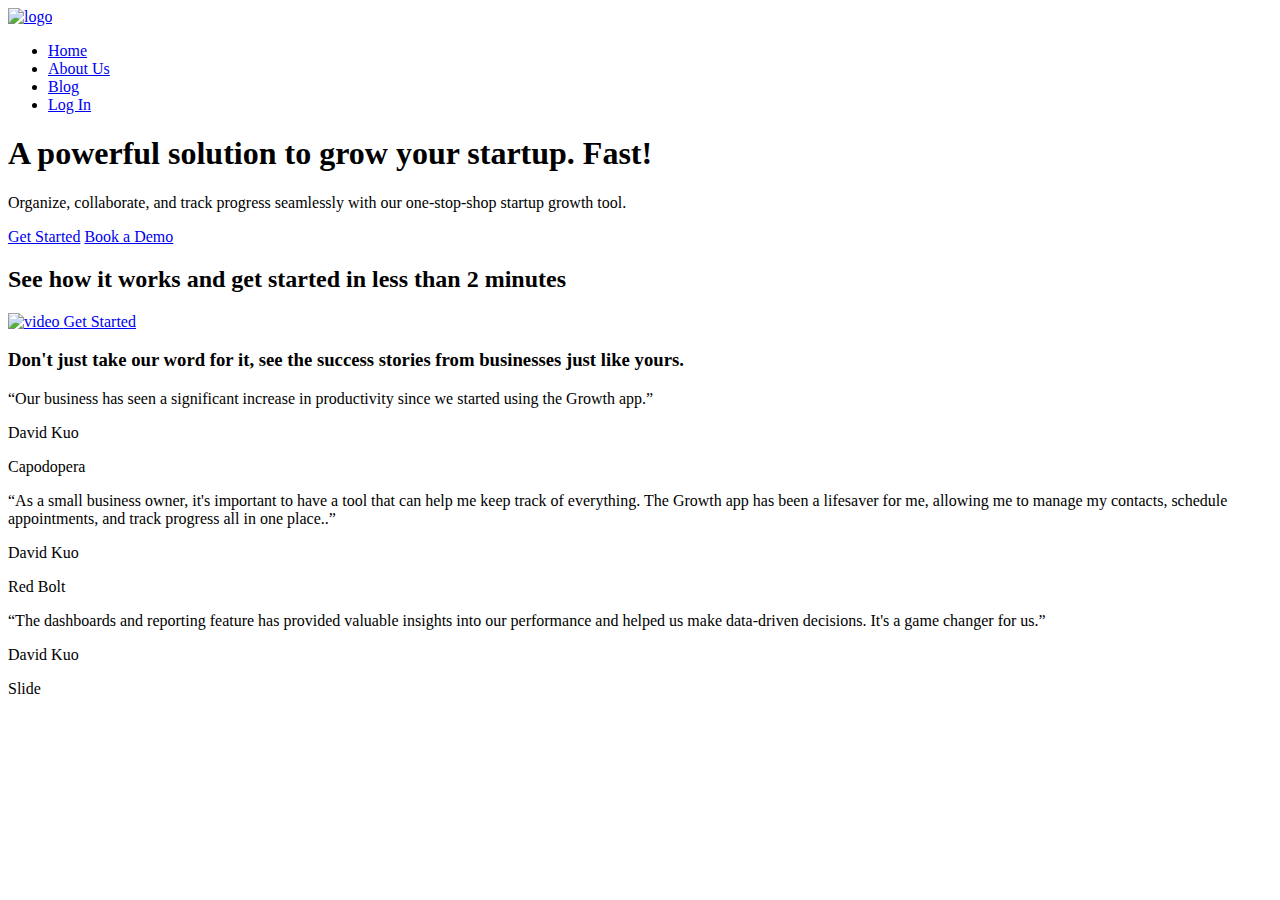
==== index.html @ 5bf08c04 "Add files via upload" ====
<!DOCTYPE html>
<html lang="en">
<head>
    <meta charset="UTF-8">
    <meta name="viewport" content="width=device-width, initial-scale=1.0">
    <title>WEBSTER</title>
    <link rel="stylesheet" href="css/style.css">
    <link rel="shortcut icon" href="images/what.png" type="image/x-icon">
    <link rel="stylesheet" href="https://cdnjs.cloudflare.com/ajax/libs/font-awesome/6.6.0/css/all.min.css" integrity="sha512-Kc323vGBEqzTmouAECnVceyQqyqdsSiqLQISBL29aUW4U/M7pSPA/gEUZQqv1cwx4OnYxTxve5UMg5GT6L4JJg==" crossorigin="anonymous" referrerpolicy="no-referrer" />
</head>
<body>
    <nav class="navbar">
        <div class="container">
            <div class="logo">
                <a href="index.html">
                    <img src="images/what.png" alt="logo" height="75px" width="75px">
                </a>
            </div>

            <div class="main-menu">
                <ul>
                    <li>
                        <a href="index.html">Home</a>
                    </li>
                    <li>
                        <a href="#">About Us</a>
                    </li>
                    <li>
                        <a href="#">Blog</a>
                    </li>
                    <li>
                        <a class="btn "  href="#">
                            <i class="fas fa-user"></i> Log In
                        </a>
                    </li>
                </ul>
            </div>
        </div>
    </nav>

    <section class="hero">
        <div class="container">
          <div class="hero-content">
            <h1 class="hero-heading text-xxl">
              A powerful solution to grow your startup. Fast!
            </h1>
            <p class="hero-text">
              Organize, collaborate, and track progress seamlessly with our
              one-stop-shop startup growth tool.
            </p>
            <div class="hero-buttons">
              <a href="#" class="btn btn-primary">Get Started</a>
              <a href="#" class="btn"
                ><i class="fas fa-laptop"></i> Book a Demo</a
              >
            </div>
          </div>
        </div>
      </section>

         
    <section class="video bg-black">
      <div class="container-sm">
        <h2 class="video-heading text-xl text-center">
          See how it works and get started in less than 2 minutes
        </h2>
        <div class="video-content">
          <a href="#">
            <img
              src="images/video-preview.png"
              alt="video"
              class="video-preview"
            />
          </a>

          
          <a href="#" class="btn btn-primary">Get Started</a>
        </div>
      </div>
    </section>
    <!-- Testimonials -->
    <section class="testimonials bg-dark">
      <div class="container">
        <h3 class="testimonials-heading text-xl">
          Don't just take our word for it, see the success stories from
          businesses just like yours.
        </h3>
        <div class="testimonials-grid">
          <div class="card">
            <p>
              “Our business has seen a significant increase in productivity
              since we started using the Growth app.”
            </p>

            <p>David Kuo</p>
            <p>Capodopera</p>
          </div>

          <div class="card">
            <p>
              “As a small business owner, it's important to have a tool that can
              help me keep track of everything. The Growth app has been a
              lifesaver for me, allowing me to manage my contacts, schedule
              appointments, and track progress all in one place..”
            </p>

            <p>David Kuo</p>
            <p>Red Bolt</p>
          </div>

          <div class="card">
            <p>
              “The dashboards and reporting feature has provided valuable
              insights into our performance and helped us make data-driven
              decisions. It's a game changer for us.”
            </p>

            <p>David Kuo</p>
            <p>Slide</p>
          </div>
        </div>
      </div>
    </section>
    
    
    <script src="javascript/main.js"></script>
</body>
</html>
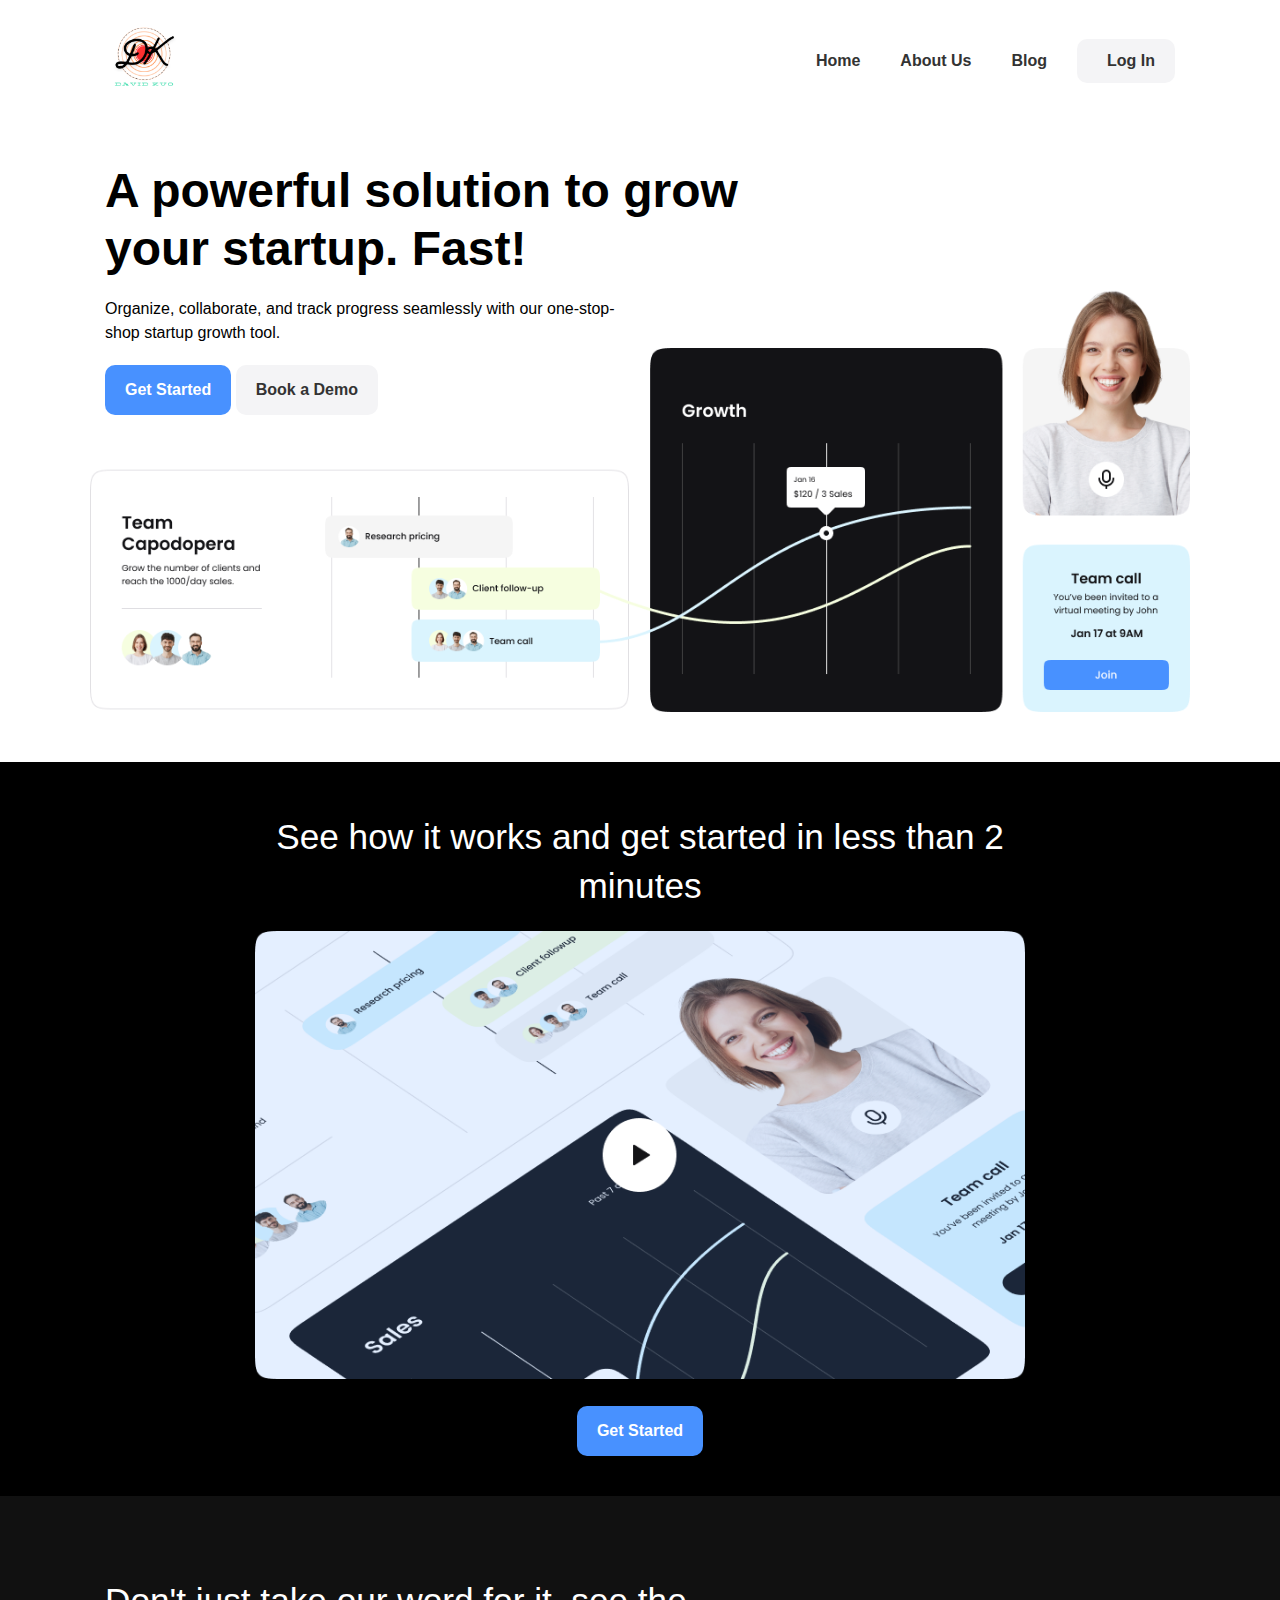
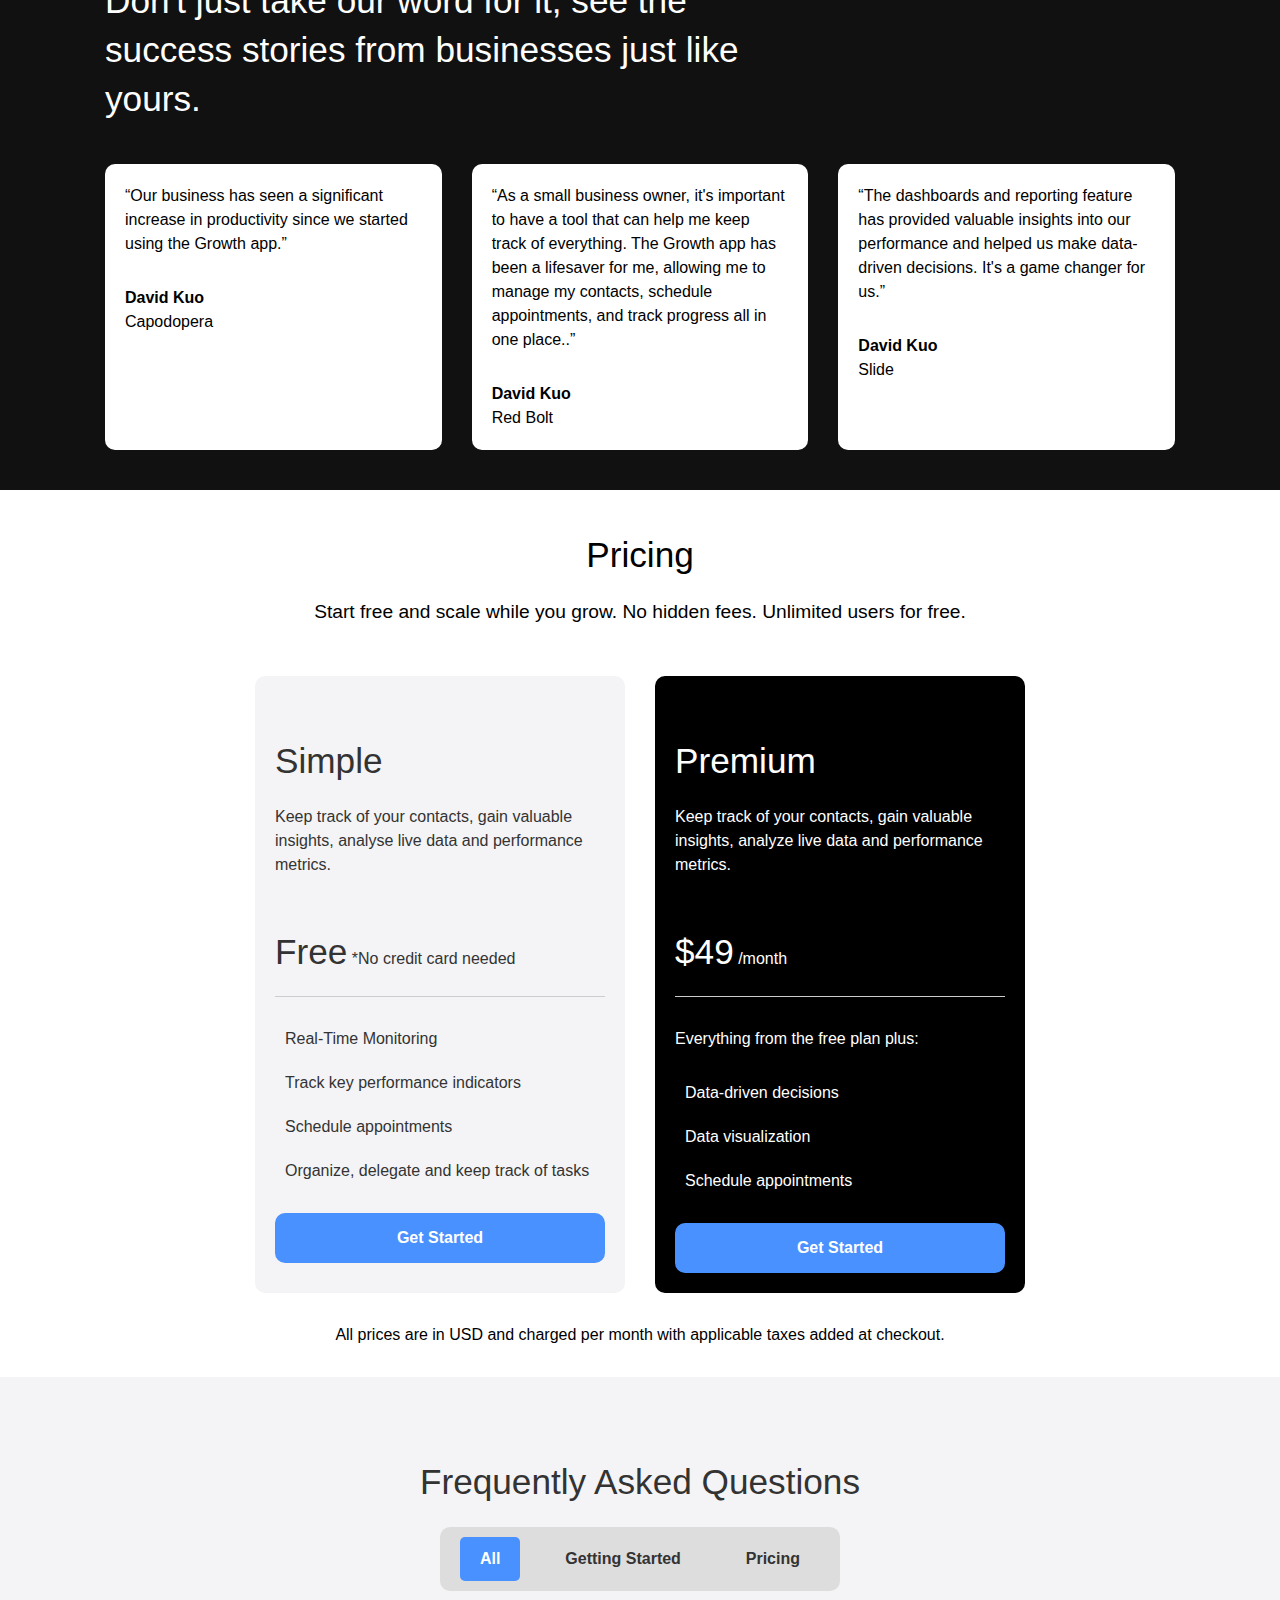
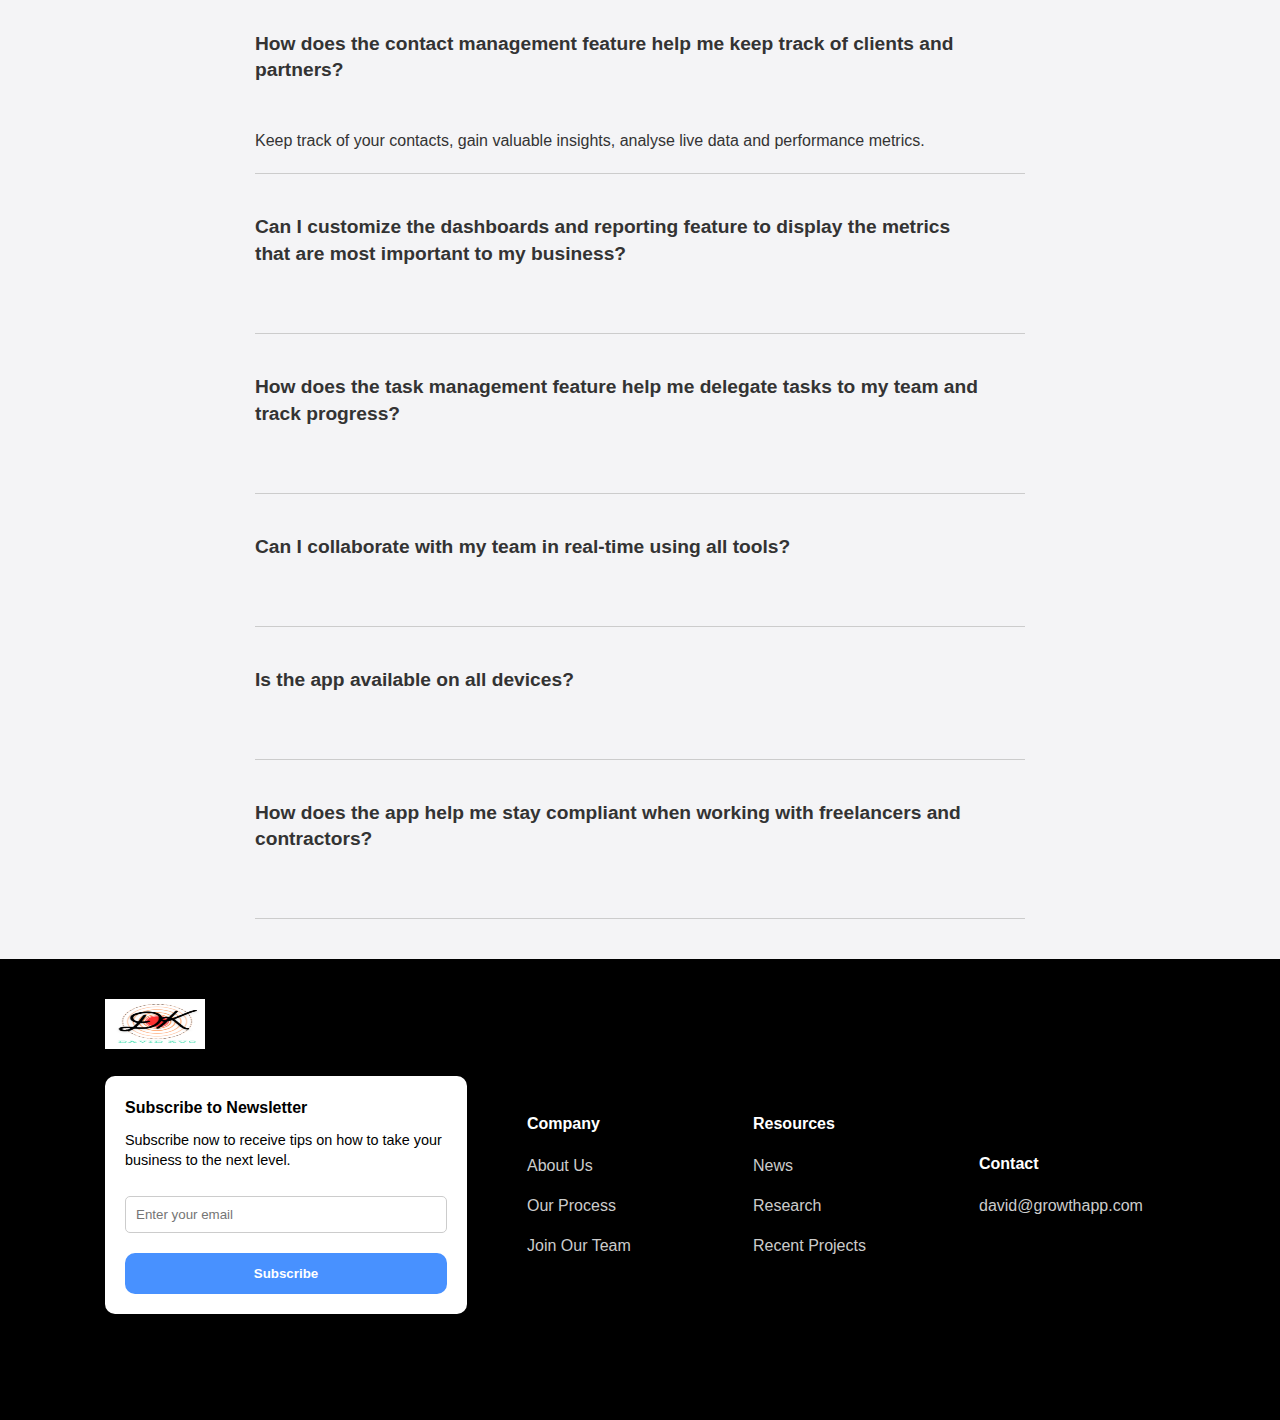
==== commit f56827dd: "Add files via upload" ====
--- a/index.html
+++ b/index.html
@@ -29,7 +29,7 @@
                         <a href="#">Blog</a>
                     </li>
                     <li>
-                        <a class="btn "  href="#">
+                        <a class="btn "  href="login.html">
                             <i class="fas fa-user"></i> Log In
                         </a>
                     </li>
@@ -122,6 +122,234 @@
       </div>
     </section>
     
+    <section class="pricing">
+      <div class="container-sm">
+        <h3 class="pricing-heading text-xl text-center">Pricing</h3>
+        <p class="pricing-subheading text-md text-center">
+          Start free and scale while you grow. No hidden fees. Unlimited users
+          for free.
+        </p>
+        <div class="pricing-grid">
+          <!-- Pricing Card 1 -->
+          <div class="card bg-light">
+            <div class="pricing-card-header">
+              <h4 class="pricing-heading text-xl">Simple</h4>
+              <p class="pricing-card-subheading">
+                Keep track of your contacts, gain valuable insights, analyse
+                live data and performance metrics.
+              </p>
+              <p class="pricing-card-price">
+                <span class="text-xl">Free</span>
+                *No credit card needed
+              </p>
+            </div>
+            <div class="pricing-card-body">
+              <ul>
+                <li><i class="fas fa-check"></i> Real-Time Monitoring</li>
+                <li>
+                  <i class="fas fa-check"></i>Track key performance indicators
+                </li>
+                <li><i class="fas fa-check"></i>Schedule appointments</li>
+                <li>
+                  <i class="fas fa-check"></i>Organize, delegate and keep track
+                  of tasks
+                </li>
+              </ul>
+              <a href="login.html" class="btn btn-primary btn-block">Get Started</a>
+            </div>
+          </div>
+
+          <!-- Pricing Card 2 -->
+          <div class="card bg-black">
+            <div class="pricing-card-header">
+              <h4 class="pricing-card-heading text-xl">Premium</h4>
+              <p class="pricing-card-subheading">
+                Keep track of your contacts, gain valuable insights, analyze
+                live data and performance metrics.
+              </p>
+              <p class="pricing-card-price">
+                <span class="text-xl">$49</span> /month
+              </p>
+            </div>
+            <div class="pricing-card-body">
+              <p>Everything from the free plan plus:</p>
+              <ul>
+                <li><i class="fas fa-check"></i>Data-driven decisions</li>
+                <li><i class="fas fa-check"></i>Data visualization</li>
+                <li><i class="fas fa-check"></i>Schedule appointments</li>
+              </ul>
+              <a href="#" class="btn btn-primary btn-block">Get Started</a>
+            </div>
+          </div>
+        </div>
+        <p class="pricing-footer text-center">
+          All prices are in USD and charged per month with applicable taxes
+          added at checkout.
+        </p>
+      </div>
+    </section>
+
+    <!-- FAQ -->
+    <section class="faq bg-light">
+      <div class="container-sm">
+        <h3 class="text-xl text-center">Frequently Asked Questions</h3>
+        <ul class="faq-menu">
+          <li class="active">All</li>
+          <li>Getting Started</li>
+          <li>Pricing</li>
+        </ul>
+        <div class="faq-content">
+          <div class="faq-group">
+            <div class="faq-group-header">
+              <h4 class="text-md">
+                How does the contact management feature help me keep track of
+                clients and partners?
+              </h4>
+              <i class="fas fa-minus"></i>
+            </div>
+            <div class="faq-group-body open">
+              <p>
+                Keep track of your contacts, gain valuable insights, analyse
+                live data and performance metrics.
+              </p>
+            </div>
+          </div>
+
+          <div class="faq-group">
+            <div class="faq-group-header">
+              <h4 class="text-md">
+                Can I customize the dashboards and reporting feature to display
+                the metrics that are most important to my business?
+              </h4>
+              <i class="fas fa-plus"></i>
+            </div>
+            <div class="faq-group-body">
+              <p>
+                Lorem, ipsum dolor sit amet consectetur adipisicing elit. Ad
+                culpa enim blanditiis rem ipsum aliquam, unde iste fugit
+                praesentium eos?
+              </p>
+            </div>
+          </div>
+
+          <div class="faq-group">
+            <div class="faq-group-header">
+              <h4 class="text-md">
+                How does the task management feature help me delegate tasks to
+                my team and track progress?
+              </h4>
+              <i class="fas fa-plus"></i>
+            </div>
+            <div class="faq-group-body">
+              <p>
+                Lorem ipsum dolor sit amet, consectetur adipisicing elit.
+                Incidunt, a! Quaerat, voluptatum. Animi molestias ex quasi
+                explicabo minima perferendis commodi.
+              </p>
+            </div>
+          </div>
+
+          <div class="faq-group">
+            <div class="faq-group-header">
+              <h4 class="text-md">
+                Can I collaborate with my team in real-time using all tools?
+              </h4>
+              <i class="fas fa-plus"></i>
+            </div>
+            <div class="faq-group-body">
+              <p>
+                Lorem, ipsum dolor sit amet consectetur adipisicing elit.
+                Obcaecati doloremque assumenda aut dolorem recusandae quibusdam
+                aliquid. Repellat animi quam vitae.
+              </p>
+            </div>
+          </div>
+
+          <div class="faq-group">
+            <div class="faq-group-header">
+              <h4 class="text-md">Is the app available on all devices?</h4>
+              <i class="fas fa-plus"></i>
+            </div>
+            <div class="faq-group-body">
+              <p>
+                Lorem, ipsum dolor sit amet consectetur adipisicing elit.
+                Obcaecati doloremque assumenda aut dolorem recusandae quibusdam
+                aliquid. Repellat animi quam vitae.
+              </p>
+            </div>
+          </div>
+
+          <div class="faq-group">
+            <div class="faq-group-header">
+              <h4 class="text-md">
+                How does the app help me stay compliant when working with
+                freelancers and contractors?
+              </h4>
+              <i class="fas fa-plus"></i>
+            </div>
+            <div class="faq-group-body">
+              <p>
+                Lorem, ipsum dolor sit amet consectetur adipisicing elit.
+                Obcaecati doloremque assumenda aut dolorem recusandae quibusdam
+                aliquid. Repellat animi quam vitae.
+              </p>
+            </div>
+          </div>
+        </div>
+      </div>
+    </section>
+
+    <!-- Footer -->
+    <footer class="footer bg-black">
+      <div class="container">
+        <div class="footer-grid">
+          <div>
+            <a href="index.html">
+              <img src="images/what.png" alt="logo" height="50px" width="100px"/>
+            </a>
+            <div class="card">
+              <h4>Subscribe to Newsletter</h4>
+              <p class="text-sm">
+                Subscribe now to receive tips on how to take your business to
+                the next level.
+              </p>
+              <form>
+                <input type="email" id="email" placeholder="Enter your email" />
+                <button type="submit" class="btn btn-primary btn-block">
+                  Subscribe
+                </button>
+              </form>
+            </div>
+            <i class="fab fa-linkedin"></i>
+            <i class="fab fa-twitter"></i>
+          </div>
+          <div>
+            <h4>Company</h4>
+            <ul>
+              <li><a href="#">About Us</a></li>
+              <li><a href="#">Our Process</a></li>
+              <li><a href="#">Join Our Team</a></li>
+            </ul>
+          </div>
+          <div>
+            <h4>Resources</h4>
+            <ul>
+              <li><a href="#">News</a></li>
+              <li><a href="#">Research</a></li>
+              <li><a href="#">Recent Projects</a></li>
+            </ul>
+          </div>
+          <div>
+            <h4>Contact</h4>
+            <ul>
+              <li>
+                <a href="#">david@growthapp.com</a>
+              </li>
+            </ul>
+          </div>
+        </div>
+      </div>
+    </footer>
     
     <script src="javascript/main.js"></script>
 </body>
--- a/css/style.css
+++ b/css/style.css
@@ -0,0 +1,500 @@
+* {
+    box-sizing: border-box;
+    margin: 0;
+    padding: 0;
+  }
+  
+  :root {
+    --primary-color: #4891ff;
+    --light-color: #f4f4f6;
+    --dark-color: #111;
+  }
+  
+  body {
+    font-family: 'Poppins', sans-serif;
+    font-size: 16px;
+    line-height: 1.5;
+    background: #fff;
+    overflow-x: hidden;
+  }
+  
+  a {
+    text-decoration: none;
+    color: #333;
+  }
+  
+  ul {
+    list-style: none;
+  }
+  
+  img {
+    max-width: 100%;
+  }
+  
+  /* Navbar */
+  .navbar {
+    background: #fff;
+    padding: 20px;
+  }
+  
+  .navbar .container {
+    display: flex;
+    justify-content: space-between;
+    align-items: center;
+  }
+  
+  .navbar .main-menu ul {
+    display: flex;
+  }
+  
+  .navbar ul li a {
+    padding: 10px 20px;
+    display: block;
+    font-weight: 600;
+    transition: 0.5s;
+  }
+  
+  .navbar ul li a:hover {
+    color: var(--primary-color);
+  }
+  
+  .navbar ul li a i {
+    margin-right: 10px;
+  }
+  
+  .navbar ul li:last-child a {
+    margin-left: 10px;
+  }
+  
+  /* Hero */
+  .hero {
+    margin-bottom: 50px;
+  }
+  
+  .hero .container {
+    background: url('../images/hero-bg.png') no-repeat;
+    background-size: contain;
+    background-position: center bottom;
+    height: 550px;
+  }
+  
+  .hero .hero-content {
+    width: 70%;
+  }
+  
+  .hero .hero-text {
+    width: 70%;
+    margin-bottom: 20px;
+  }
+  
+  /* Video */
+  .video {
+    padding: 10px 0 40px;
+  }
+  
+  .video .video-content {
+    display: flex;
+    flex-direction: column;
+    align-items: center;
+  }
+  
+  .video .video-preview {
+    margin-bottom: 20px;
+  }
+  
+  /* Testimonials */
+  .testimonials {
+    padding: 40px 0;
+  }
+  
+  .testimonials .testimonials-heading {
+    width: 700px;
+    margin-bottom: 40px;
+  }
+  
+  .testimonials .testimonials-grid {
+    display: grid;
+    grid-template-columns: repeat(3, 1fr);
+    gap: 30px;
+  }
+  
+  .testimonials .card p:nth-child(2) {
+    margin-top: 30px;
+    font-weight: bold;
+  }
+  
+  /* Pricing */
+  .pricing .pricing-grid {
+    display: grid;
+    grid-template-columns: repeat(2, 1fr);
+    gap: 30px;
+    margin-top: 50px;
+  }
+  
+  .pricing .pricing-card-subheading {
+    margin-bottom: 30px;
+  }
+  
+  .pricing .pricing-card-price {
+    margin-bottom: 30px;
+    padding: 20px 0;
+    border-bottom: 1px solid #ccc;
+  }
+  
+  .pricing ul {
+    margin: 30px 0;
+  }
+  
+  .pricing ul li {
+    margin-bottom: 20px;
+  }
+  
+  .pricing ul li i {
+    margin-right: 10px;
+  }
+  
+  .pricing .pricing-footer {
+    margin: 30px 0;
+  }
+  
+  /* FAQ */
+  .faq {
+    padding: 40px 0;
+  }
+  
+  .faq .faq-group {
+    border-bottom: 1px solid #ccc;
+    padding-bottom: 20px;
+  }
+  
+  .faq .faq-group .faq-group-header {
+    padding: 20px 0;
+    margin-bottom: 15px;
+    position: relative;
+  }
+  
+  .faq .faq-group .faq-group-header h4 {
+    font-weight: 600;
+    width: 95%;
+  }
+  
+  .faq .faq-group .faq-group-header i {
+    position: absolute;
+    right: 0;
+    top: 35px;
+    font-size: 1.3rem;
+    cursor: pointer;
+  }
+  
+  .faq .faq-group .faq-group-body {
+    display: none;
+  }
+  
+  .faq .faq-group .faq-group-body.open {
+    display: block;
+  }
+  
+  .faq ul.faq-menu {
+    max-width: 400px;
+    margin: auto;
+    display: flex;
+    justify-content: space-between;
+    align-items: center;
+    background: #ddd;
+    padding: 10px 20px;
+    border-radius: 10px;
+    font-weight: 600;
+    cursor: pointer;
+  }
+  
+  .faq ul.faq-menu li {
+    padding: 10px 20px;
+    border-radius: 5px;
+    text-align: center;
+  }
+  
+  .faq ul.faq-menu li.active {
+    background: var(--primary-color);
+    color: #fff;
+  }
+  
+  /* Footer */
+  .footer {
+    padding: 40px 0;
+  }
+  
+  .footer h4 {
+    margin-bottom: 10px;
+  }
+  
+  .footer ul li {
+    line-height: 2.5;
+  }
+  
+  .footer a {
+    color: #ccc;
+  }
+  
+  .footer i {
+    font-size: 1.5rem;
+    margin-right: 10px;
+  }
+  
+  .footer-grid {
+    display: grid;
+    grid-template-columns: 2fr 1fr 1fr 1fr;
+    gap: 30px;
+    justify-content: center;
+    align-items: center;
+  }
+  
+  .footer .card {
+    margin: 20px 30px 30px 0;
+  }
+  
+  .footer input[type='email'] {
+    width: 100%;
+    padding: 10px;
+    border: 1px solid #ccc;
+    border-radius: 5px;
+    margin: 20px 0;
+  }
+  
+  /* Utility Classes */
+  .container {
+    max-width: 1100px;
+    margin: 0 auto;
+    padding: 0 15px;
+  }
+  
+  .container-sm {
+    max-width: 800px;
+    margin: 0 auto;
+    padding: 0 15px;
+  }
+  
+  /* Card */
+  .card {
+    background: #fff;
+    color: #000;
+    border-radius: 10px;
+    padding: 20px;
+  }
+  
+  /* Buttons */
+  .btn {
+    display: inline-block;
+    padding: 13px 20px;
+    background: var(--light-color);
+    color: #333;
+    font-weight: 600;
+    text-decoration: none;
+    border: none;
+    border-radius: 10px;
+    cursor: pointer;
+    text-align: center;
+    transition: 0.5s;
+  }
+  
+  .btn:hover {
+    opacity: 0.8;
+  }
+  
+  .btn-primary {
+    background: var(--primary-color);
+    color: #fff;
+  }
+  
+  .btn-dark {
+    background: var(--dark-color);
+    color: #fff;
+  }
+  
+  .btn-block {
+    display: block;
+    width: 100%;
+  }
+  
+  /* Text Classes */
+  .text-xxl {
+    font-size: 3rem;
+    line-height: 1.2;
+    font-weight: 600;
+    margin: 40px 0 20px;
+  }
+  
+  .text-xl {
+    font-size: 2.2rem;
+    line-height: 1.4;
+    font-weight: normal;
+    margin: 40px 0 20px;
+  }
+  
+  .text-lg {
+    font-size: 1.8rem;
+    line-height: 1.4;
+    font-weight: normal;
+    margin: 30px 0 20px;
+  }
+  
+  .text-md {
+    font-size: 1.2rem;
+    line-height: 1.4;
+    font-weight: normal;
+    margin: 20px 0 10px;
+  }
+  
+  .text-sm {
+    font-size: 0.9rem;
+    line-height: 1.4;
+    font-weight: normal;
+    margin: 10px 0 5px;
+  }
+  
+  .text-center {
+    text-align: center;
+  }
+  
+  /* Background */
+  .bg-primary {
+    background: var(--primary-color);
+    color: #fff;
+  }
+  
+  .bg-light {
+    background: var(--light-color);
+    color: #333;
+  }
+  
+  .bg-dark {
+    background: var(--dark-color);
+    color: #fff;
+  }
+  
+  .bg-black {
+    background: #000;
+    color: #fff;
+  }
+  
+  /* Hamburger Button */
+  .hamburger-button {
+    display: none;
+    background: none;
+    border: none;
+    cursor: pointer;
+    padding: 10px;
+    z-index: 1000;
+  }
+  
+  .hamburger-button .hamburger-line {
+    width: 30px;
+    height: 3px;
+    background: #333;
+    margin: 6px 0;
+  }
+  
+  /* Mobile Menu */
+  .mobile-menu {
+    position: fixed;
+    top: 0;
+    right: -300px;
+    width: 250px;
+    height: 100%;
+    z-index: 100;
+    background: #fff;
+    box-shadow: 0px 0px 10px rgba(0, 0, 0, 0.2);
+    transition: right 0.3s ease-in-out;
+  }
+  
+  .mobile-menu.active {
+    right: 0;
+  }
+  
+  .mobile-menu ul {
+    margin-top: 100px;
+    padding-right: 10px;
+  }
+  
+  .mobile-menu ul li {
+    margin: 10px 0;
+  }
+  
+  .mobile-menu ul li a {
+    font-size: 20px;
+    transition: 0.3s;
+  }
+  
+  /* Media Queries */
+  @media (max-width: 960px) {
+    .text-xxl {
+      font-size: 2.5rem;
+    }
+  }
+  
+  @media (max-width: 670px) {
+    .navbar .main-menu {
+      display: none;
+    }
+  
+    .navbar .hamburger-button {
+      display: block;
+    }
+  
+    .hero .container {
+      background: url('../images/hero-bg-mobile.png') no-repeat;
+      background-size: 350px 400px;
+      background-position: bottom;
+      height: 770px;
+    }
+  
+    .hero .hero-content,
+    .hero .hero-text {
+      width: 100%;
+      text-align: center;
+    }
+  
+    .hero .hero-buttons .btn {
+      margin-bottom: 10px;
+      display: block;
+      width: 100%;
+    }
+  
+    .testimonials .testimonials-heading {
+      max-width: 100%;
+      text-align: center;
+    }
+  
+    .testimonials .testimonials-grid,
+    .pricing .pricing-grid,
+    .footer .footer-grid {
+      grid-template-columns: 1fr;
+    }
+  
+    .footer .card {
+      margin-right: 0;
+    }
+  
+    .footer .footer-grid > div {
+      text-align: center;
+    }
+  
+    /* Text */
+    .text-xl {
+      font-size: 1.9rem;
+    }
+  
+    .text-lg {
+      font-size: 1.5rem;
+    }
+  
+    .text-md {
+      font-size: 1.1rem;
+    }
+  }
+  
+  @media (max-width: 500px) {
+    .text-xxl {
+      font-size: 2rem;
+    }
+  }
+  